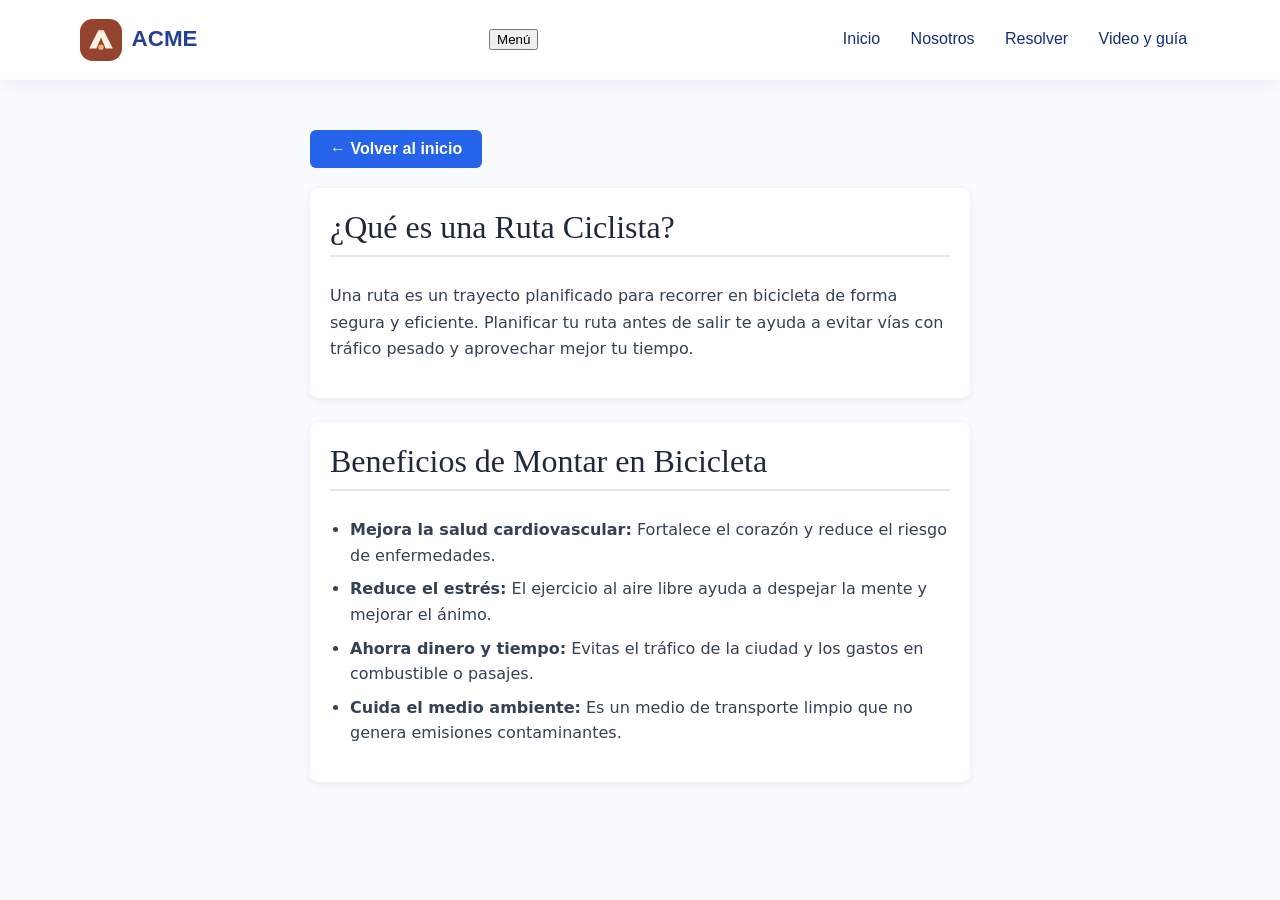
==== pagina3.html @ d697e577 "Add files via upload change" ====
<!DOCTYPE html>

<html lang="es">

<head>

 <meta charset="UTF-8">

 <meta name="viewport" content="width=device-width, initial-scale=1.0">

 <title>ACME | Beneficios y Rutas</title>

 <link rel="icon" type="image/svg+xml" href="iconos/favicon.svg">

 <link rel="stylesheet" href="css/estilos.css">

 

 <style>

  /* Estilos sencillos para el contenido informativo */

  .contenedor-info {

   max-width: 700px;

   margin: 30px auto;

   padding: 20px;

   font-family: system-ui, -apple-system, sans-serif;

   color: #334155;

  }



  .seccion-card {

   background-color: #ffffff;

   padding: 20px;

   border-radius: 8px;

   box-shadow: 0 2px 8px rgba(0, 0, 0, 0.08);

   margin-bottom: 24px;

  }



  .seccion-card h2 {

   margin-top: 0;

   color: #1e293b;

   border-bottom: 2px solid #e2e8f0;

   padding-bottom: 8px;

  }



  .lista-sencilla {

   padding-left: 20px;

   line-height: 1.6;

  }



  .lista-sencilla li {

   margin-bottom: 8px;

  }



  .btn-volver {

   display: inline-block;

   padding: 10px 20px;

   background-color: #2563eb;

   color: #ffffff;

   border: none;

   border-radius: 6px;

   font-size: 1rem;

   font-weight: 600;

   cursor: pointer;

   text-decoration: none;

   margin-bottom: 20px;

  }



  .btn-volver:hover {

   background-color: #1d4ed8;

  }

 </style>

</head>

<body>



 <header class="cabecera">

  <div class="contenedor barra">

   <a class="marca" href="#inicio" aria-label="ACME, ir al inicio">

    <img src="iconos/favicon.svg" alt="" width="42" height="42">

    ACME

   </a>

   <button id="boton-menu" class="hamburguesa" type="button"

       aria-controls="navegacion" aria-expanded="false" aria-label="Abrir menú">

    <span class="lineas" aria-hidden="true"><span></span><span></span><span></span></span>

    <span id="texto-menu">Menú</span>

   </button>

   <nav id="navegacion" class="navegacion" aria-label="Navegación principal">

    <ul class="menu">

     <li><a href="#inicio">Inicio</a></li>

     <li><a href="#nosotros">Nosotros</a></li>

     <li>

      <details id="resolver" class="desplegable">

       <summary>Resolver</summary>

       <ul class="submenu">

        <li><a href="#servicios">Servicios</a></li>

        <li><a href="#orientador">Ver objetos</a></li>

        <li><a href="#contacto">Solicitar devolución</a></li>

       </ul>

      </details>

     </li>

     <li><a href="recursos.html">Video y guía</a></li>

    </ul>

   </nav>

  </div>

 </header>



 <main class="contenedor-info">

  <!-- Única funcionalidad: Botón para volver a la página principal -->

  <button class="btn-volver" type="button" onclick="window.location.href='index.html'">

   ← Volver al inicio

  </button>



  <!-- Información de Rutas -->

  <section class="seccion-card">

   <h2>¿Qué es una Ruta Ciclista?</h2>

   <p>

    Una ruta es un trayecto planificado para recorrer en bicicleta de forma segura y eficiente. Planificar tu ruta antes de salir te ayuda a evitar vías con tráfico pesado y aprovechar mejor tu tiempo.

   </p>

  </section>



  <!-- Beneficios de montar bicicleta -->

  <section class="seccion-card">

   <h2>Beneficios de Montar en Bicicleta</h2>

   <ul class="lista-sencilla">

    <li><strong>Mejora la salud cardiovascular:</strong> Fortalece el corazón y reduce el riesgo de enfermedades.</li>

    <li><strong>Reduce el estrés:</strong> El ejercicio al aire libre ayuda a despejar la mente y mejorar el ánimo.</li>

    <li><strong>Ahorra dinero y tiempo:</strong> Evitas el tráfico de la ciudad y los gastos en combustible o pasajes.</li>

    <li><strong>Cuida el medio ambiente:</strong> Es un medio de transporte limpio que no genera emisiones contaminantes.</li>

   </ul>

  </section>

 </main>

<script src="menu.js" defer></script>

</body>

</html>
---- css/estilos.css ----
/* PASO 1. El ancho incluye padding y borde: facilita calcular tamaños. */
* {
  box-sizing: border-box;
}

/* PASO 2. Estilos generales que heredan los textos. */
body {
  margin: 0;
  font-family: Arial, sans-serif;
  color: #152d7c;
  background: #f9fbff;
  line-height: 1.65;
}

h1,
h2,
h3 {
  line-height: 1.2;
}

h1 {
  font-size: 2.7rem;
  margin: 0 0 1rem;
}

h2 {
  font-size: 2rem;
  margin-top: 0;
}

h3 {
  font-size: 1.2rem;
}

a {
  color: #253f92;
  text-underline-offset: 4px;
}

/* El foco visible permite recorrer la web con el teclado. */
a:focus-visible,
button:focus-visible,
summary:focus-visible,
input:focus-visible,
select:focus-visible {
  outline: 3px solid #1844d6;
  outline-offset: 4px;
}

/* PASO 3. Nunca estirar una imagen más allá de su contenedor. */
img {
  max-width: 100%;
  height: auto;
  display: block;
}

.contenedor {
  width: 92%;
  max-width: 1120px;
  margin: 0 auto;
}

.seccion {
  padding: 3.5rem 0;
}

.fondo {
  background: #f9fbff;
}

.etiqueta {
  font-weight: bold;
  color: #0045c5;
  font-size: .9rem;
  text-transform: uppercase;
  letter-spacing: .08em;
}

.nota {
  font-size: .9rem;
}

/* PASO 4. Flexbox alinea logo y navegación. wrap evita desbordamientos. */
.cabecera {
  background: white;
  border-bottom: 1px solid #f9fbff;
}

.barra {
  display: flex;
  align-items: center;
  justify-content: space-between;
  gap: 1rem;
  flex-wrap: wrap;
  padding: 1rem 0;
}

.marca {
  display: flex;
  align-items: center;
  gap: .6rem;
  text-decoration: none;
  font-size: 1.4rem;
  font-weight: bold;
}

.menu {
  display: flex;
  flex-wrap: wrap;
  align-items: center;
  gap: .3rem;
  list-style: none;
  margin: 0;
  padding: 0;
}

.menu a,
summary {
  display: block;
  padding: .65rem .8rem;
  color: #152d7c;
  cursor: pointer;
}

.menu a {
  text-decoration: none;
}

.menu a:hover,
summary:hover {
  background: #f9fbff;
  border-radius: .4rem;
}

/* El menú acompaña al usuario al bajar por la página.
   sticky conserva su espacio: no hace falta compensar con padding en body.
   top: 0 lo mantiene pegado arriba; z-index evita que las fotos lo tapen. */
.cabecera {
  position: sticky;
  top: 0;
  z-index: 100;
  box-shadow: 0 4px 18px #0f249b10;
}

/* Dejar espacio al navegar con #id para que el header no tape el título. */
section[id],
main[id] {
  scroll-margin-top: 130px;
}

/* PASO 5. La lista interior es vertical. Solo details controla su apertura. */
.desplegable {
  position: relative;
}

summary {
  list-style: revert;
}

.submenu {
  position: absolute;
  top: 100%;
  left: 0;
  width: 230px;
  padding: .5rem;
  margin: .3rem 0 0;
  list-style: none;
  background: white;
  border: 1px solid #f9fbff;
  border-radius: .5rem;
  box-shadow: 0 8px 20px #222c5920;
  z-index: 10;
}

/* PASO 6. Dos columnas iguales: imagen y texto. minmax evita desborde. */
.dos-columnas {
  display: grid;
  grid-template-columns: repeat(2, minmax(0, 1fr));
  gap: 2.5rem;
  align-items: center;
}

.dos-columnas>* {
  min-width: 0;
}

.hero {
  padding-top: 4rem;
  padding-bottom: 4rem;
}

.foto {
  width: 100%;
  aspect-ratio: 4 / 3;
  object-fit: cover;
  border-radius: 2rem .8rem 2.5rem 1rem;
}

/* PASO 7. Enlaces y botones con apariencia consistente. */
.boton {
  display: inline-block;
  padding: .8rem 1.1rem;
  background: #1c54ec;
  color: white;
  border: 0;
  border-radius: .45rem;
  font: inherit;
  font-weight: bold;
  text-decoration: none;
  cursor: pointer;
}

.boton:hover {
  background: #1f3c71;
}

.enlace {
  display: inline-block;
  margin: .8rem;
}

/* PASO 8. Tres tarjetas en escritorio. */
.tarjetas {
  display: grid;
  grid-template-columns: repeat(3, minmax(0, 1fr));
  gap: 1rem;
}

.tarjeta {
  padding: 1.5rem;
  border: 1px solid #f9fbff;
  border-radius: .7rem;
  background: white;
}

.numero {
  color: #1f2eb3;
  font-weight: bold;
}

.galeria {
  display: grid;
  grid-template-columns: repeat(2, minmax(0, 1fr));
  gap: 1rem;
}

figure {
  margin: 0;
}

.galeria img {
  width: 100%;
  aspect-ratio: 3 / 2;
  object-fit: cover;
  border-radius: .6rem;
}

figcaption {
  padding-top: .5rem;
}

blockquote {
  margin-left: 0;
  font-size: 1.35rem;
}

.servicios {
  background: #f2f5f9;
  color: #080d16;
  border-radius: 1rem;
}
 
.servicios h2,
.servicios h3,
.servicios p,
.servicios a {
  font-family: sans-serif, Arial, Helvetica;
}
 
.servicios h2 {
  color: #071b35;
}
 
.intro-servicios {
  max-width: 650px;
  margin-bottom: 2rem;
}
 
.servicios .tarjetas {
  display: grid;
  grid-template-columns: repeat(3, minmax(0, 1fr));
  gap: 1.5rem;
}
 
.tarjeta-bikemap {
  display: flex;
  flex-direction: column;
  align-items: flex-start;
  padding: 1.5rem;
  background: #ffffff;
  border: 1px solid #d4deeb;
  border-radius: 1rem;
  box-shadow: 0 6px 18px #071b3518;
  transition: transform 0.2s ease,
              box-shadow 0.2s ease;
}
 
.tarjeta-bikemap h3 {
  color: #071b35;
}
 
.tarjeta-bikemap .numero {
  color: #071b35;
  font-weight: bold;
}
 
.icono-servicio {
  width: 55px;
  height: 55px;
  object-fit: contain;
  margin-bottom: 1rem;
}
 
.tarjeta-bikemap p {
  flex-grow: 1;
}
 
.tarjeta-bikemap:hover {
  transform: translateY(-4px);
  box-shadow: 0 12px 24px #071b3525;
}
 
.tarjeta-bikemap .boton-bikemap {
  background: #071b35;
  color: #ffffff;
  border: 2px solid #071b35;
  margin-top: 1rem;
}
 
.tarjeta-bikemap .boton-bikemap:hover {
  background: #ffffff;
  color: #071b35;
}
 
/* Tablet */
@media (max-width: 900px) {
  .servicios .tarjetas {
    grid-template-columns: repeat(2, minmax(0, 1fr));
  }
}
 
/* Celular */
@media (max-width: 600px) {
  .servicios .tarjetas {
    grid-template-columns: 1fr;
  }
}
 
@media (prefers-reduced-motion: reduce) {
  .tarjeta-bikemap {
    transition: none;
  }
 
  .tarjeta-bikemap:hover {
    transform: none;
  }
}

/* PASO 9. El orientador responde a los radios sin JavaScript. */
.seccion-orientador {
  max-width: 800px;
  margin: 40px auto;
  padding: 24px;
  font-family: Arial, sans-serif;
}
 
 
.orientador {
  border: 1px solid #d1d5db;
  border-radius: 12px;
  padding: 24px;
  background-color: #ffffff;
}
 
 
.orientador legend {
  font-weight: bold;
  padding: 0 8px;
}
 
 
.orientador input[type="radio"] {
  margin: 12px 6px 12px 0;
  accent-color: #2563eb;
}
 
 
.orientador label {
  display: inline-block;
  margin: 8px 16px 8px 0;
  cursor: pointer;
}

.estado-inicial {
  display: block;
  padding: 16px;
  margin-top: 20px;
  border-radius: 8px;
  background-color: #f3f4f6;
}

.orientador .respuesta {
  display: none;
  padding: 20px;
  margin-top: 20px;
  border-radius: 8px;
  background-color: #eff6ff;
  border-left: 4px solid #2563eb;
}

.orientador .respuesta h3 {
  margin-top: 0;
  color: #1d4ed8;
}

.orientador input[type="radio"]:checked ~ .estado-inicial {
  display: none;
}

.orientador #perfil:checked ~ .respuesta-perfil {
  display: block;
}
 
 
.orientador #donacion:checked ~ .respuesta-donacion {
  display: block;
}
 
 
.orientador #soporte:checked ~ .respuesta-soporte {
  display: block;
}

/* PASO 10. Cada campo ocupa una fila del formulario. */
.formulario {
  display: grid;
  gap: .6rem;
  background: white;
  border: 1px solid #285394;
  padding: 1.5rem;
  border-radius: .7rem;
}

.formulario>label {
  font-weight: bold;
}

input[type="text"],
input[type="email"],
select,
textarea {
  width: 100%;
  min-width: 0;
  font: inherit;
  padding: .7rem;
  border: 1px solid #586eb8;
  border-radius: .3rem;
  background: white;
  color: #22224e;
}

input[type="radio"],
input[type="checkbox"] {
  accent-color: #2a3aca;
}

/* PASO 11. La proporción del video se conserva a cualquier ancho. */
.video {
  width: 100%;
  aspect-ratio: 16 / 9;
  border: 0;
  display: block;
}

.confirmacion {
  max-width: 760px;
  margin: 0 auto;
}

.pie {
  background: #26429c;
  color: white;
  padding: 2rem 0;
}

.pie a {
  color: white;
}

.redes {
  display: flex;
  flex-wrap: wrap;
  gap: 1.2rem;
}

.redes a {
  display: inline-flex;
  align-items: center;
  gap: .5rem;
}

.redes img {
  filter: invert(1);
}

.saltar {
  position: absolute;
  left: -9999px;
}

.saltar:focus {
  left: 1rem;
  top: 1rem;
  padding: 1rem;
  background: white;
  z-index: 20;
}

/* PASO 12. TABLET: estas reglas se aplican a 900 px o menos. */
@media (max-width: 900px) {
  .barra {
    gap: .4rem;
  }

  .tarjetas {
    grid-template-columns: repeat(2, minmax(0, 1fr));
  }

  h1 {
    font-size: 2.2rem;
  }
}

/* PASO 13. CELULAR: cambiamos columnas por una sola columna. */
@media (max-width: 600px) {
  h1 {
    font-size: 1.9rem;
  }

  h2 {
    font-size: 1.6rem;
  }

  .dos-columnas,
  .tarjetas,
  .galeria {
    grid-template-columns: 1fr;
  }

  .dos-columnas {
    gap: 1.5rem;
  }

  .hero,
  .seccion {
    padding-top: 2.2rem;
    padding-bottom: 2.2rem;
  }

  .barra nav {
    width: 100%;
  }

  .menu {
    flex-direction: row;
    flex-wrap: wrap;
    gap: 0;
  }

  .menu a,
  summary {
    padding: .45rem .55rem;
    font-size: .95rem;
  }

  /* Conserva el desplegable vertical bajo Resolver y dentro de la pantalla. */
  .submenu {
    left: auto;
    right: 0;
    width: 205px;
    max-width: 85vw;
    max-height: 55vh;
    overflow-y: auto;
  }

  section[id],
  main[id] {
    scroll-margin-top: 190px;
  }

  .enlace {
    margin-left: 0;
  }

  .formulario,
  .orientador,
  .resultados {
    padding: 1rem;
  }
}

/* Detalles cálidos: fondo de papel, acento terracota y bordes suaves. */
.postal {
  background: #fff;
  padding: .8rem;
  border: 1px solid #f9fbff;
  border-radius: 2rem 1rem 2.8rem 1rem;
  box-shadow: 8px 10px 0 #b2c9f3;
}

.postal figcaption {
  padding: .6rem .5rem .2rem;
  font-family: Georgia, serif;
  font-style: italic;
}

.hero h1 {
  font-family: Georgia, serif;
  font-weight: normal;
  font-size: clamp(2.2rem, 4.6vw, 3.8rem);
  letter-spacing: -.035em;
}

h2 {
  font-family: Georgia, serif;
  font-weight: normal;
}

.tarjeta:nth-child(2) {
  background: #f9fbff;
  border-radius: 1.5rem .6rem 1.5rem .6rem;
}

blockquote {
  font-family: Georgia, serif;
  font-style: italic;
  max-width: 780px;
}

textarea {
  resize: vertical;
}

@media (max-width: 600px) {
  .barra {
    padding: .6rem 0;
  }

  .marca {
    font-size: 1.2rem;
  }

  .marca img {
    width: 30px;
  }
}

/* Estilos para el simulador de navegación US002 */
.oculto {
  display: none !important;
}

.panel-navegacion-wrapper {
  background: white;
  transition: background 0.3s ease, color 0.3s ease;
}

.controles-navegacion {
  display: flex;
  gap: 1rem;
  align-items: center;
  flex-wrap: wrap;
  margin-bottom: 1.5rem;
}

.vista-conduccion {
  border: 2px solid #1c54ec;
  border-radius: 1rem;
  padding: 1.5rem;
  background: #f0f4ff;
  position: relative;
}

.mapa-3d-simulado {
  height: 180px;
  background: linear-gradient(135deg, #2563eb, #1e40af);
  border-radius: 0.8rem;
  display: flex;
  flex-direction: column;
  align-items: center;
  justify-content: center;
  color: white;
  margin-bottom: 1rem;
  position: relative;
  overflow: hidden;
}

.avatar-ciclista {
  font-size: 3rem;
  animation: moverCiclista 2s infinite alternate ease-in-out;
}

@keyframes moverCiclista {
  from { transform: translateX(-20px); }
  to { transform: translateX(20px); }
}

.panel-instrucciones {
  background: white;
  padding: 1rem;
  border-radius: 0.5rem;
  margin-bottom: 1rem;
  border-left: 5px solid #1c54ec;
}

.acciones-simulacion {
  display: flex;
  gap: 0.8rem;
  flex-wrap: wrap;
}

/* Aviso de señal GPS */
.aviso-gps {
  background: #fee2e2;
  color: #991b1b;
  padding: 0.5rem 1rem;
  border-radius: 0.4rem;
  font-weight: bold;
  text-align: center;
  margin-bottom: 1rem;
  border: 1px solid #f87171;
}

/* Resumen final */
.resumen-navegacion {
  background: #ecfdf5;
  border: 2px solid #10b981;
  padding: 1.5rem;
  border-radius: 1rem;
  text-align: center;
}

/* Modo Noche / Oscuro (Brillo adaptado) */
.modo-noche {
  background: #0f172a !important;
  color: #f8fafc !important;
  border-color: #334155 !important;
}

.modo-noche .vista-conduccion {
  background: #1e293b;
  border-color: #3b82f6;
}

.modo-noche .panel-instrucciones {
  background: #0f172a;
  color: #f8fafc;
}
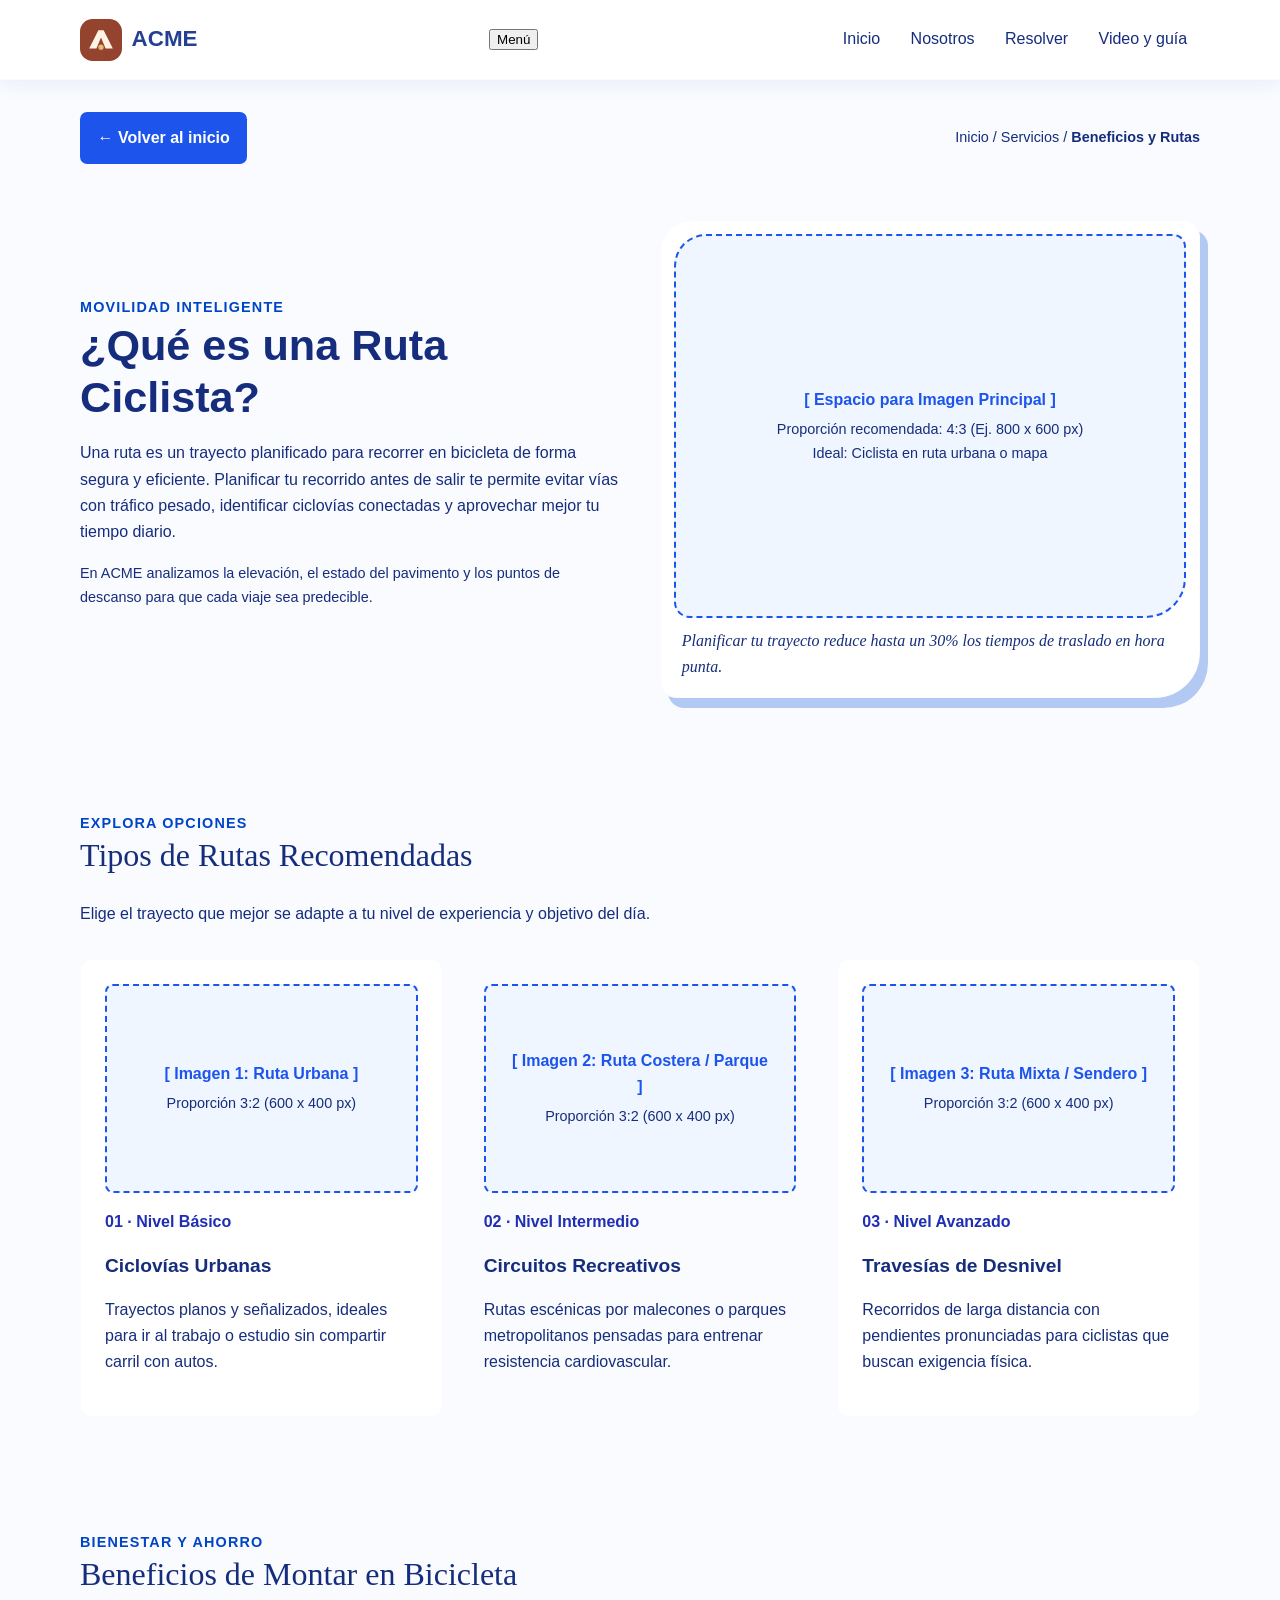
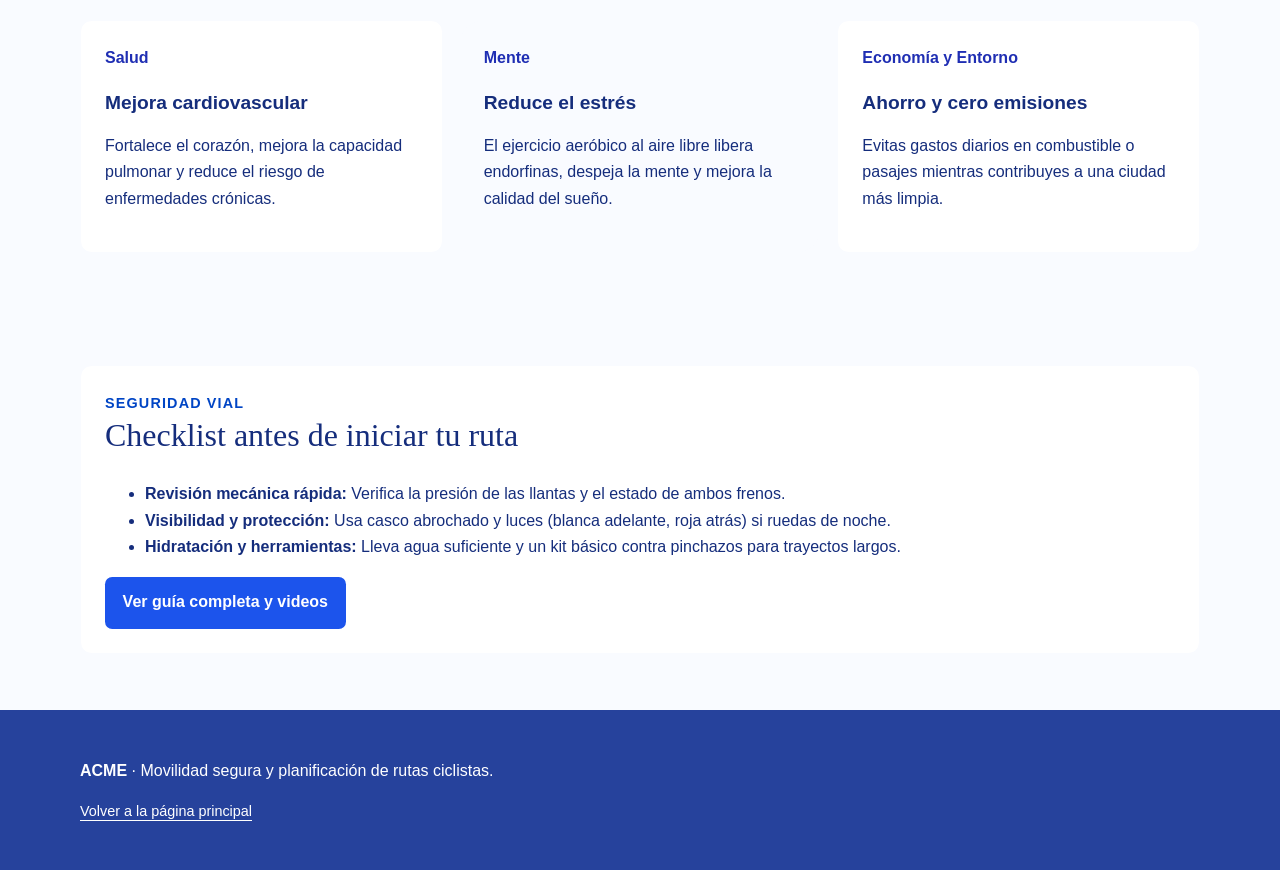
==== commit 5b0a1242: "actualizacion faltan photos" ====
--- a/pagina3.html
+++ b/pagina3.html
@@ -1,245 +1,229 @@
 <!DOCTYPE html>
-
 <html lang="es">
-
 <head>
-
- <meta charset="UTF-8">
-
- <meta name="viewport" content="width=device-width, initial-scale=1.0">
-
- <title>ACME | Beneficios y Rutas</title>
-
- <link rel="icon" type="image/svg+xml" href="iconos/favicon.svg">
-
- <link rel="stylesheet" href="css/estilos.css">
-
- 
-
- <style>
-
-  /* Estilos sencillos para el contenido informativo */
-
-  .contenedor-info {
-
-   max-width: 700px;
-
-   margin: 30px auto;
-
-   padding: 20px;
-
-   font-family: system-ui, -apple-system, sans-serif;
-
-   color: #334155;
-
-  }
-
-
-
-  .seccion-card {
-
-   background-color: #ffffff;
-
-   padding: 20px;
-
-   border-radius: 8px;
-
-   box-shadow: 0 2px 8px rgba(0, 0, 0, 0.08);
-
-   margin-bottom: 24px;
-
-  }
-
-
-
-  .seccion-card h2 {
-
-   margin-top: 0;
-
-   color: #1e293b;
-
-   border-bottom: 2px solid #e2e8f0;
-
-   padding-bottom: 8px;
-
-  }
-
-
-
-  .lista-sencilla {
-
-   padding-left: 20px;
-
-   line-height: 1.6;
-
-  }
-
-
-
-  .lista-sencilla li {
-
-   margin-bottom: 8px;
-
-  }
-
-
-
-  .btn-volver {
-
-   display: inline-block;
-
-   padding: 10px 20px;
-
-   background-color: #2563eb;
-
-   color: #ffffff;
-
-   border: none;
-
-   border-radius: 6px;
-
-   font-size: 1rem;
-
-   font-weight: 600;
-
-   cursor: pointer;
-
-   text-decoration: none;
-
-   margin-bottom: 20px;
-
-  }
-
-
-
-  .btn-volver:hover {
-
-   background-color: #1d4ed8;
-
-  }
-
- </style>
-
+  <meta charset="UTF-8">
+  <meta name="viewport" content="width=device-width, initial-scale=1.0">
+  <title>ACME | Beneficios y Rutas</title>
+  <link rel="icon" type="image/svg+xml" href="iconos/favicon.svg">
+  <link rel="stylesheet" href="css/estilos.css">
+
+  <style>
+    /* Estilos mínimos específicos para los marcos de plantilla de imágenes
+       (Puedes mover esto a estilos.css si deseas o borrarlo cuando pongas tus fotos) */
+    .plantilla-img {
+      display: flex;
+      flex-direction: column;
+      align-items: center;
+      justify-content: center;
+      background-color: #eff6ff;
+      border: 2px dashed #1c54ec;
+      color: #152d7c;
+      text-align: center;
+      padding: 1.5rem;
+      font-size: 0.9rem;
+    }
+
+    .plantilla-img strong {
+      display: block;
+      font-size: 1rem;
+      margin-bottom: 0.3rem;
+      color: #1c54ec;
+    }
+
+    /* Ajuste para tarjetas de la galería con imágenes */
+    .tarjeta-ruta-img {
+      width: 100%;
+      aspect-ratio: 3 / 2;
+      border-radius: 0.5rem;
+      margin-bottom: 1rem;
+      object-fit: cover;
+    }
+
+    .barra-superior-ruta {
+      display: flex;
+      justify-content: space-between;
+      align-items: center;
+      flex-wrap: wrap;
+      gap: 1rem;
+      padding-top: 2rem;
+    }
+  </style>
 </head>
-
 <body>
 
-
-
- <header class="cabecera">
-
-  <div class="contenedor barra">
-
-   <a class="marca" href="#inicio" aria-label="ACME, ir al inicio">
-
-    <img src="iconos/favicon.svg" alt="" width="42" height="42">
-
-    ACME
-
-   </a>
-
-   <button id="boton-menu" class="hamburguesa" type="button"
-
-       aria-controls="navegacion" aria-expanded="false" aria-label="Abrir menú">
-
-    <span class="lineas" aria-hidden="true"><span></span><span></span><span></span></span>
-
-    <span id="texto-menu">Menú</span>
-
-   </button>
-
-   <nav id="navegacion" class="navegacion" aria-label="Navegación principal">
-
-    <ul class="menu">
-
-     <li><a href="#inicio">Inicio</a></li>
-
-     <li><a href="#nosotros">Nosotros</a></li>
-
-     <li>
-
-      <details id="resolver" class="desplegable">
-
-       <summary>Resolver</summary>
-
-       <ul class="submenu">
-
-        <li><a href="#servicios">Servicios</a></li>
-
-        <li><a href="#orientador">Ver objetos</a></li>
-
-        <li><a href="#contacto">Solicitar devolución</a></li>
-
-       </ul>
-
-      </details>
-
-     </li>
-
-     <li><a href="recursos.html">Video y guía</a></li>
-
-    </ul>
-
-   </nav>
-
-  </div>
-
- </header>
-
-
-
- <main class="contenedor-info">
-
-  <!-- Única funcionalidad: Botón para volver a la página principal -->
-
-  <button class="btn-volver" type="button" onclick="window.location.href='index.html'">
-
-   ← Volver al inicio
-
-  </button>
-
-
-
-  <!-- Información de Rutas -->
-
-  <section class="seccion-card">
-
-   <h2>¿Qué es una Ruta Ciclista?</h2>
-
-   <p>
-
-    Una ruta es un trayecto planificado para recorrer en bicicleta de forma segura y eficiente. Planificar tu ruta antes de salir te ayuda a evitar vías con tráfico pesado y aprovechar mejor tu tiempo.
-
-   </p>
-
-  </section>
-
-
-
-  <!-- Beneficios de montar bicicleta -->
-
-  <section class="seccion-card">
-
-   <h2>Beneficios de Montar en Bicicleta</h2>
-
-   <ul class="lista-sencilla">
-
-    <li><strong>Mejora la salud cardiovascular:</strong> Fortalece el corazón y reduce el riesgo de enfermedades.</li>
-
-    <li><strong>Reduce el estrés:</strong> El ejercicio al aire libre ayuda a despejar la mente y mejorar el ánimo.</li>
-
-    <li><strong>Ahorra dinero y tiempo:</strong> Evitas el tráfico de la ciudad y los gastos en combustible o pasajes.</li>
-
-    <li><strong>Cuida el medio ambiente:</strong> Es un medio de transporte limpio que no genera emisiones contaminantes.</li>
-
-   </ul>
-
-  </section>
-
- </main>
-
-<script src="menu.js" defer></script>
-
+  <!-- ENLACE DE ACCESIBILIDAD (Trazabilidad con estilos.css) -->
+  <a class="saltar" href="#contenido-principal">Saltar al contenido</a>
+
+  <!-- CABECERA IDÉNTICA AL SITIO PRINCIPAL -->
+  <header class="cabecera">
+    <div class="contenedor barra">
+      <a class="marca" href="index.html#inicio" aria-label="ACME, ir al inicio">
+        <img src="iconos/favicon.svg" alt="" width="42" height="42">
+        ACME
+      </a>
+
+      <button id="boton-menu" class="hamburguesa" type="button"
+              aria-controls="navegacion" aria-expanded="false" aria-label="Abrir menú">
+        <span class="lineas" aria-hidden="true"><span></span><span></span><span></span></span>
+        <span id="texto-menu">Menú</span>
+      </button>
+
+      <nav id="navegacion" class="navegacion" aria-label="Navegación principal">
+        <ul class="menu">
+          <li><a href="index.html#inicio">Inicio</a></li>
+          <li><a href="index.html#nosotros">Nosotros</a></li>
+          <li>
+            <details id="resolver" class="desplegable">
+              <summary>Resolver</summary>
+              <ul class="submenu">
+                <li><a href="index.html#servicios">Servicios</a></li>
+                <li><a href="index.html#orientador">Ver objetos</a></li>
+                <li><a href="index.html#contacto">Solicitar devolución</a></li>
+              </ul>
+            </details>
+          </li>
+          <li><a href="recursos.html">Video y guía</a></li>
+        </ul>
+      </nav>
+    </div>
+  </header>
+
+  <main id="contenido-principal">
+    <!-- BARRA DE RETORNO Y RUTA DE NAVEGACIÓN (BREADCRUMB) -->
+    <div class="contenedor barra-superior-ruta">
+      <a class="boton" href="index.html">← Volver al inicio</a>
+      <span class="nota">Inicio / Servicios / <strong>Beneficios y Rutas</strong></span>
+    </div>
+
+    <!-- SECCIÓN 1: INTRODUCCIÓN EN DOS COLUMNAS CON PLANTILLA DE IMAGEN PRINCIPAL -->
+    <section class="seccion">
+      <div class="contenedor dos-columnas">
+        <div>
+          <span class="etiqueta">Movilidad Inteligente</span>
+          <h1>¿Qué es una Ruta Ciclista?</h1>
+          <p>
+            Una ruta es un trayecto planificado para recorrer en bicicleta de forma segura y eficiente. Planificar tu recorrido antes de salir te permite evitar vías con tráfico pesado, identificar ciclovías conectadas y aprovechar mejor tu tiempo diario.
+          </p>
+          <p class="nota">
+            En ACME analizamos la elevación, el estado del pavimento y los puntos de descanso para que cada viaje sea predecible.
+          </p>
+        </div>
+
+        <!-- PLANTILLA DE IMAGEN 1 (Estilo .postal y .foto de tu CSS) -->
+        <figure class="postal">
+          <!-- REEMPLAZA ESTE DIV POR: <img class="foto" src="img/tu-imagen-principal.jpg" alt="Descripción"> -->
+          <div class="foto plantilla-img" role="img" aria-label="Espacio reservado para imagen principal de ruta">
+            <strong>[ Espacio para Imagen Principal ]</strong>
+            <span>Proporción recomendada: 4:3 (Ej. 800 x 600 px)</span>
+            <span>Ideal: Ciclista en ruta urbana o mapa</span>
+          </div>
+          <figcaption>Planificar tu trayecto reduce hasta un 30% los tiempos de traslado en hora punta.</figcaption>
+        </figure>
+      </div>
+    </section>
+
+    <!-- SECCIÓN 2: TIPOS DE RUTAS CON PLANTILLAS DE IMAGEN EN 3 TARJETAS -->
+    <section class="seccion fondo">
+      <div class="contenedor">
+        <span class="etiqueta">Explora opciones</span>
+        <h2>Tipos de Rutas Recomendadas</h2>
+        <p class="intro-servicios">
+          Elige el trayecto que mejor se adapte a tu nivel de experiencia y objetivo del día.
+        </p>
+
+        <div class="tarjetas">
+          <!-- Tarjeta 1 -->
+          <article class="tarjeta">
+            <!-- REEMPLAZA ESTE DIV POR: <img class="tarjeta-ruta-img" src="img/ruta-urbana.jpg" alt="Ruta Urbana"> -->
+            <div class="tarjeta-ruta-img plantilla-img">
+              <strong>[ Imagen 1: Ruta Urbana ]</strong>
+              <span>Proporción 3:2 (600 x 400 px)</span>
+            </div>
+            <span class="numero">01 · Nivel Básico</span>
+            <h3>Ciclovías Urbanas</h3>
+            <p>Trayectos planos y señalizados, ideales para ir al trabajo o estudio sin compartir carril con autos.</p>
+          </article>
+
+          <!-- Tarjeta 2 -->
+          <article class="tarjeta">
+            <!-- REEMPLAZA ESTE DIV POR: <img class="tarjeta-ruta-img" src="img/ruta-recreativa.jpg" alt="Ruta Recreativa"> -->
+            <div class="tarjeta-ruta-img plantilla-img">
+              <strong>[ Imagen 2: Ruta Costera / Parque ]</strong>
+              <span>Proporción 3:2 (600 x 400 px)</span>
+            </div>
+            <span class="numero">02 · Nivel Intermedio</span>
+            <h3>Circuitos Recreativos</h3>
+            <p>Rutas escénicas por malecones o parques metropolitanos pensadas para entrenar resistencia cardiovascular.</p>
+          </article>
+
+          <!-- Tarjeta 3 -->
+          <article class="tarjeta">
+            <!-- REEMPLAZA ESTE DIV POR: <img class="tarjeta-ruta-img" src="img/ruta-montana.jpg" alt="Ruta de Montaña"> -->
+            <div class="tarjeta-ruta-img plantilla-img">
+              <strong>[ Imagen 3: Ruta Mixta / Sendero ]</strong>
+              <span>Proporción 3:2 (600 x 400 px)</span>
+            </div>
+            <span class="numero">03 · Nivel Avanzado</span>
+            <h3>Travesías de Desnivel</h3>
+            <p>Recorridos de larga distancia con pendientes pronunciadas para ciclistas que buscan exigencia física.</p>
+          </article>
+        </div>
+      </div>
+    </section>
+
+    <!-- SECCIÓN 3: BENEFICIOS DE MONTAR BICICLETA -->
+    <section class="seccion">
+      <div class="contenedor">
+        <span class="etiqueta">Bienestar y Ahorro</span>
+        <h2>Beneficios de Montar en Bicicleta</h2>
+
+        <div class="tarjetas">
+          <div class="tarjeta">
+            <span class="numero">Salud</span>
+            <h3>Mejora cardiovascular</h3>
+            <p>Fortalece el corazón, mejora la capacidad pulmonar y reduce el riesgo de enfermedades crónicas.</p>
+          </div>
+
+          <div class="tarjeta">
+            <span class="numero">Mente</span>
+            <h3>Reduce el estrés</h3>
+            <p>El ejercicio aeróbico al aire libre libera endorfinas, despeja la mente y mejora la calidad del sueño.</p>
+          </div>
+
+          <div class="tarjeta">
+            <span class="numero">Economía y Entorno</span>
+            <h3>Ahorro y cero emisiones</h3>
+            <p>Evitas gastos diarios en combustible o pasajes mientras contribuyes a una ciudad más limpia.</p>
+          </div>
+        </div>
+      </div>
+    </section>
+
+    <!-- SECCIÓN 4: CHECKLIST RÁPIDO ANTES DE SALIR -->
+    <section class="seccion fondo">
+      <div class="contenedor">
+        <div class="tarjeta">
+          <span class="etiqueta">Seguridad Vial</span>
+          <h2>Checklist antes de iniciar tu ruta</h2>
+          <ul>
+            <li><strong>Revisión mecánica rápida:</strong> Verifica la presión de las llantas y el estado de ambos frenos.</li>
+            <li><strong>Visibilidad y protección:</strong> Usa casco abrochado y luces (blanca adelante, roja atrás) si ruedas de noche.</li>
+            <li><strong>Hidratación y herramientas:</strong> Lleva agua suficiente y un kit básico contra pinchazos para trayectos largos.</li>
+          </ul>
+          <a class="boton" href="recursos.html">Ver guía completa y videos</a>
+        </div>
+      </div>
+    </section>
+  </main>
+
+  <!-- PIE DE PÁGINA (Trazabilidad con estilos.css) -->
+  <footer class="pie">
+    <div class="contenedor">
+      <p><strong>ACME</strong> · Movilidad segura y planificación de rutas ciclistas.</p>
+      <p class="nota"><a href="index.html">Volver a la página principal</a></p>
+    </div>
+  </footer>
+
+  <script src="menu.js" defer></script>
 </body>
-
 </html>
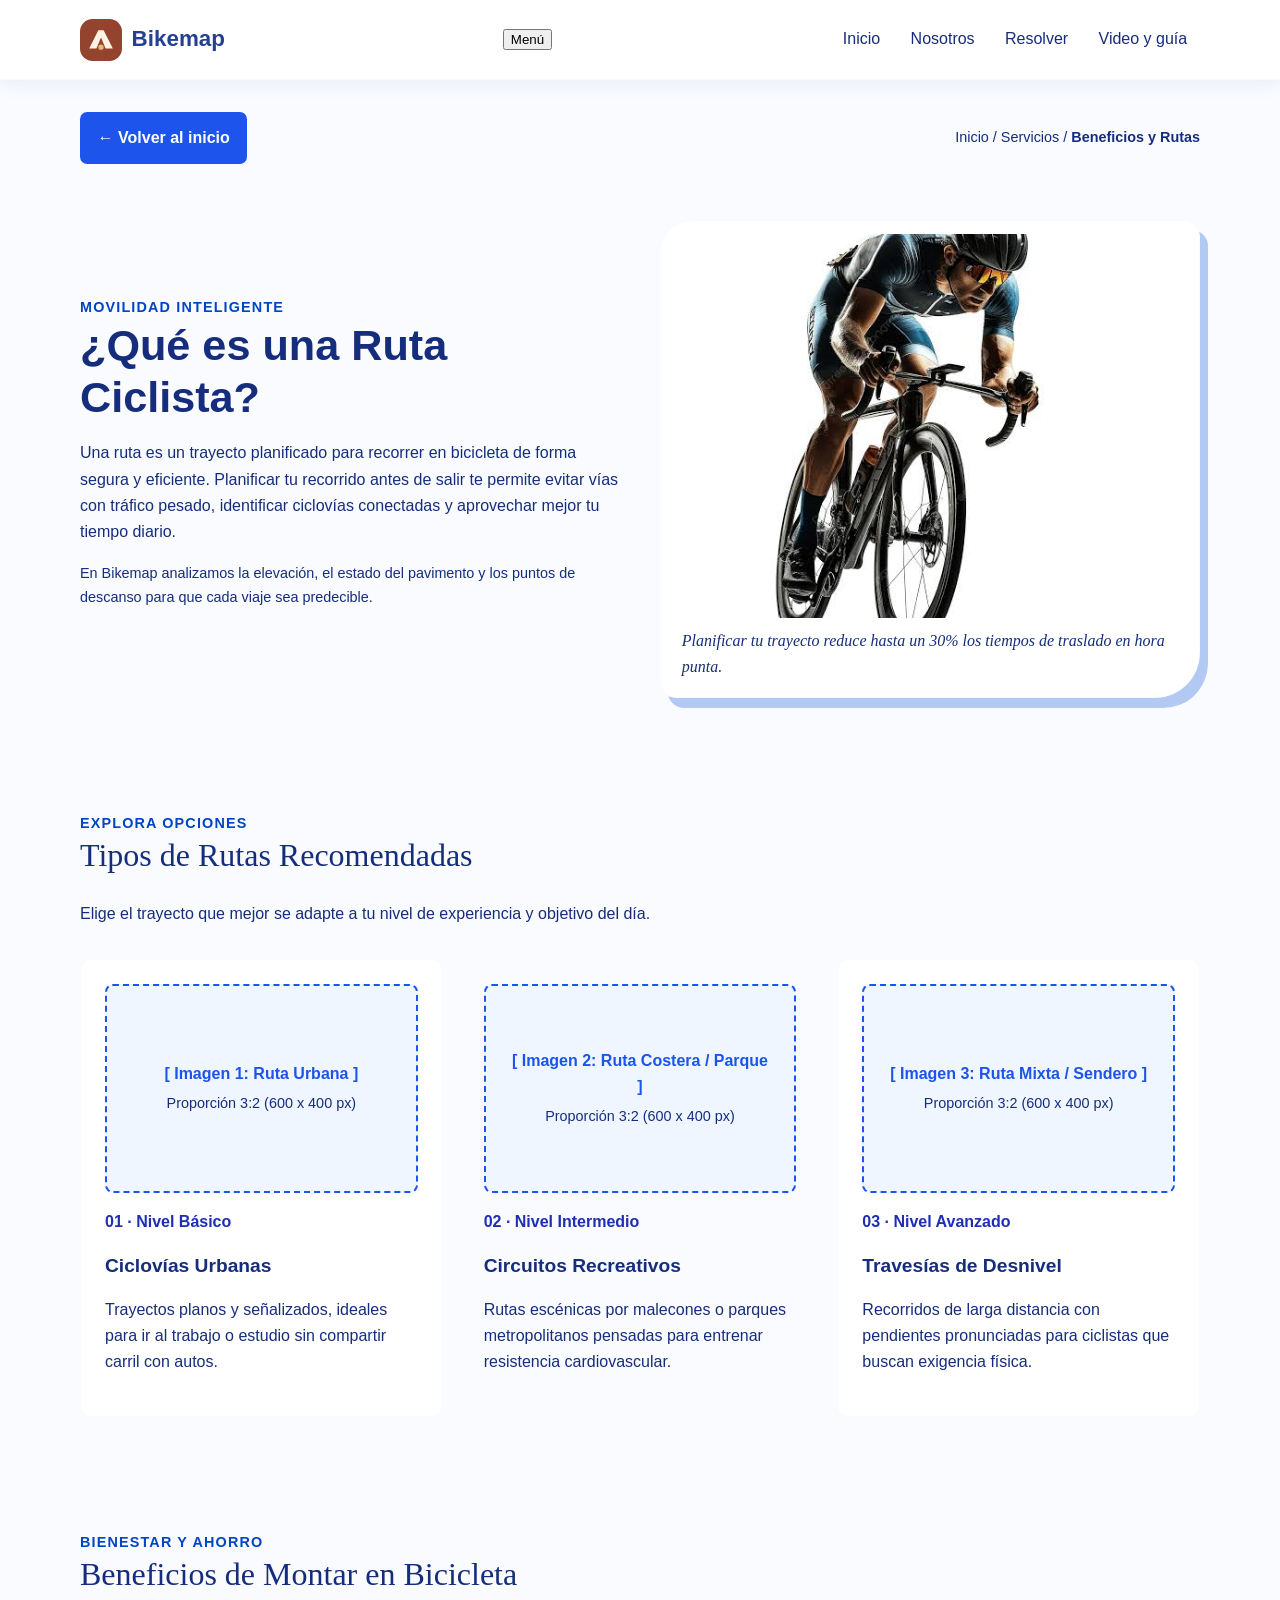
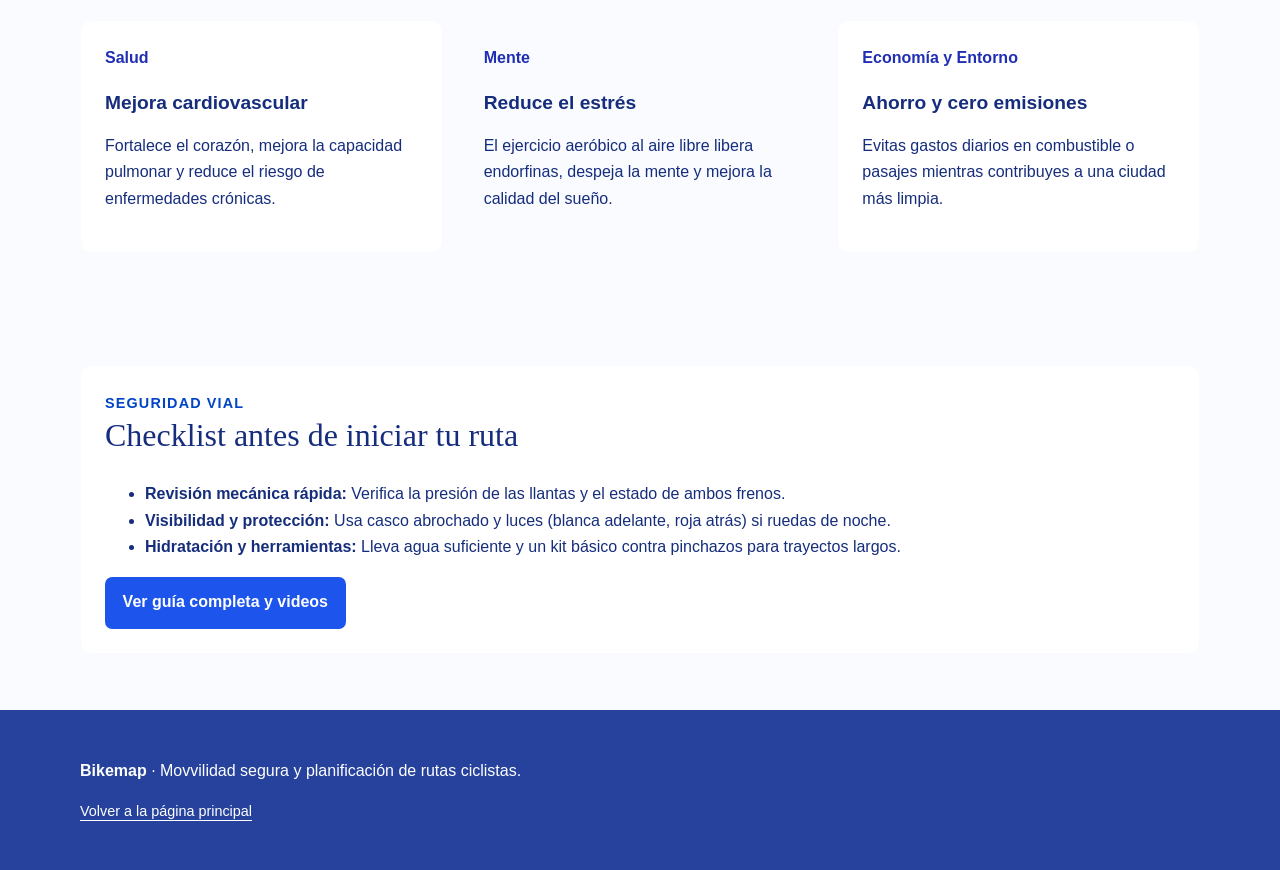
==== commit 1d24713e: "pag" ====
--- a/pagina3.html
+++ b/pagina3.html
@@ -3,7 +3,7 @@
 <head>
   <meta charset="UTF-8">
   <meta name="viewport" content="width=device-width, initial-scale=1.0">
-  <title>ACME | Beneficios y Rutas</title>
+  <title>Bikemap | Beneficios y Rutas</title>
   <link rel="icon" type="image/svg+xml" href="iconos/favicon.svg">
   <link rel="stylesheet" href="css/estilos.css">
 
@@ -57,9 +57,9 @@
   <!-- CABECERA IDÉNTICA AL SITIO PRINCIPAL -->
   <header class="cabecera">
     <div class="contenedor barra">
-      <a class="marca" href="index.html#inicio" aria-label="ACME, ir al inicio">
+      <a class="marca" href="index.html#inicio" aria-label="Bikemap, ir al inicio">
         <img src="iconos/favicon.svg" alt="" width="42" height="42">
-        ACME
+        Bikemap
       </a>
 
       <button id="boton-menu" class="hamburguesa" type="button"
@@ -105,19 +105,14 @@
             Una ruta es un trayecto planificado para recorrer en bicicleta de forma segura y eficiente. Planificar tu recorrido antes de salir te permite evitar vías con tráfico pesado, identificar ciclovías conectadas y aprovechar mejor tu tiempo diario.
           </p>
           <p class="nota">
-            En ACME analizamos la elevación, el estado del pavimento y los puntos de descanso para que cada viaje sea predecible.
+            En Bikemap analizamos la elevación, el estado del pavimento y los puntos de descanso para que cada viaje sea predecible.
           </p>
         </div>
 
         <!-- PLANTILLA DE IMAGEN 1 (Estilo .postal y .foto de tu CSS) -->
         <figure class="postal">
-          <!-- REEMPLAZA ESTE DIV POR: <img class="foto" src="img/tu-imagen-principal.jpg" alt="Descripción"> -->
-          <div class="foto plantilla-img" role="img" aria-label="Espacio reservado para imagen principal de ruta">
-            <strong>[ Espacio para Imagen Principal ]</strong>
-            <span>Proporción recomendada: 4:3 (Ej. 800 x 600 px)</span>
-            <span>Ideal: Ciclista en ruta urbana o mapa</span>
-          </div>
-          <figcaption>Planificar tu trayecto reduce hasta un 30% los tiempos de traslado en hora punta.</figcaption>
+            <img class="foto" src="imagenes/BICICLETA.jfif" alt="Ciclista en ruta urbana">
+             <figcaption>Planificar tu trayecto reduce hasta un 30% los tiempos de traslado en hora punta.</figcaption>
         </figure>
       </div>
     </section>
@@ -219,8 +214,9 @@
   <!-- PIE DE PÁGINA (Trazabilidad con estilos.css) -->
   <footer class="pie">
     <div class="contenedor">
-      <p><strong>ACME</strong> · Movilidad segura y planificación de rutas ciclistas.</p>
+      <p><strong>Bikemap</strong> · Movvilidad segura y planificación de rutas ciclistas.</p>
       <p class="nota"><a href="index.html">Volver a la página principal</a></p>
+      
     </div>
   </footer>
 
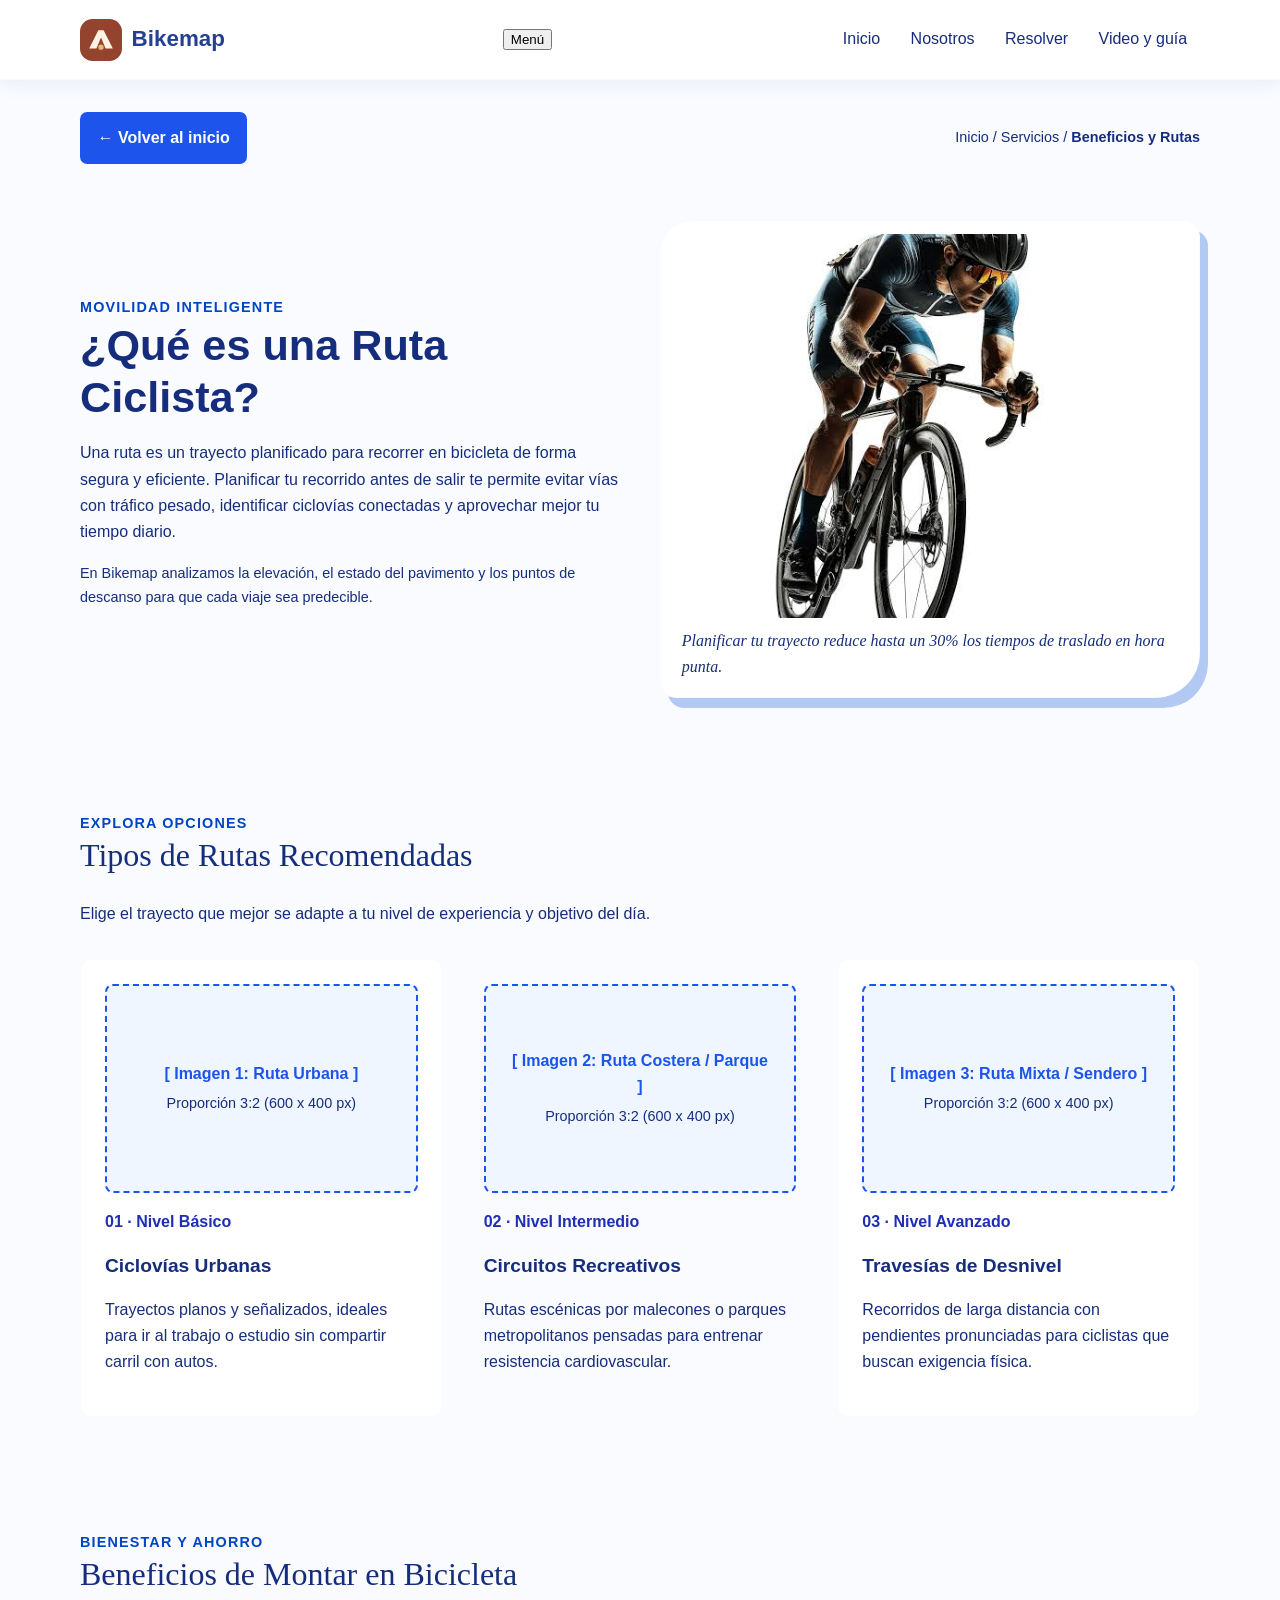
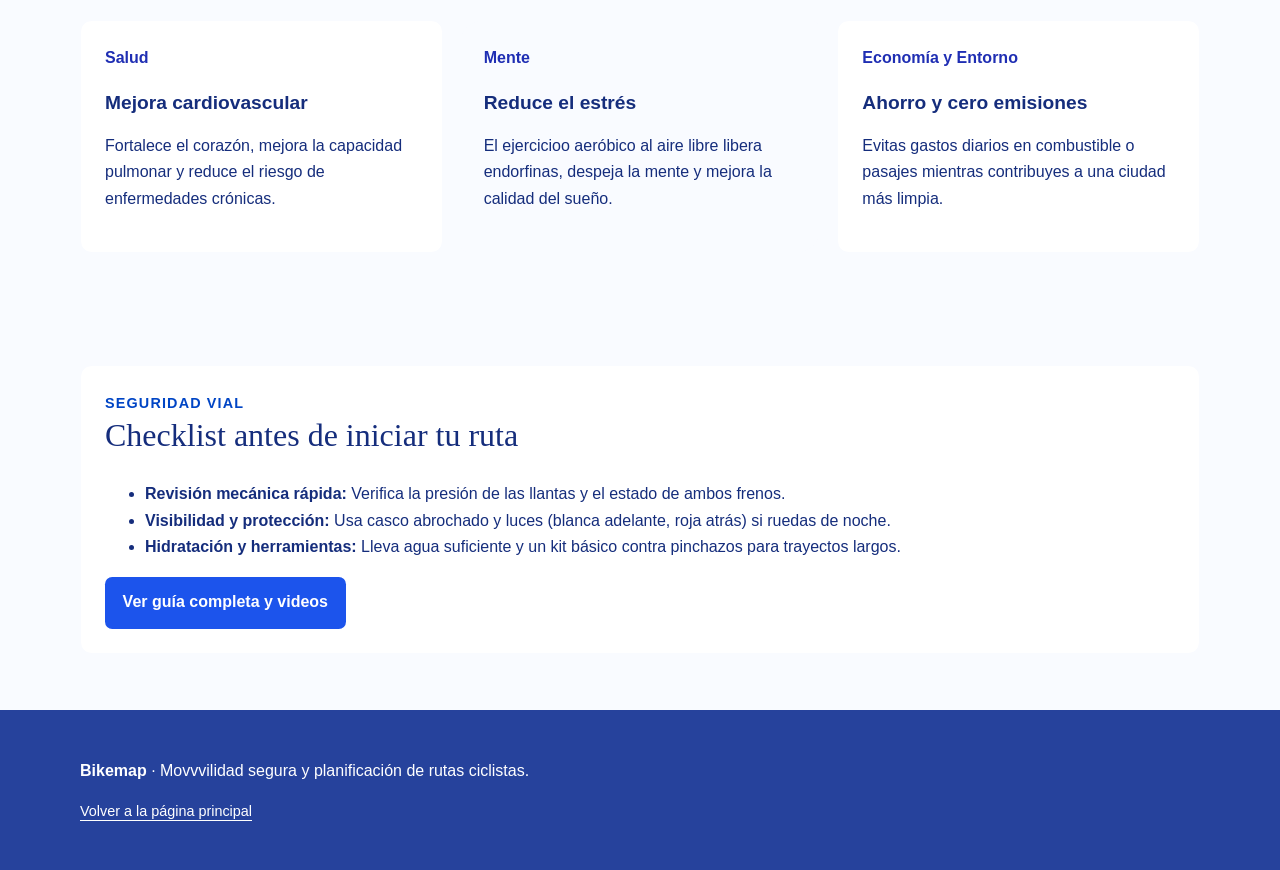
==== commit b6203a14: "u" ====
--- a/pagina3.html
+++ b/pagina3.html
@@ -182,7 +182,7 @@
           <div class="tarjeta">
             <span class="numero">Mente</span>
             <h3>Reduce el estrés</h3>
-            <p>El ejercicio aeróbico al aire libre libera endorfinas, despeja la mente y mejora la calidad del sueño.</p>
+            <p>El ejercicioo aeróbico al aire libre libera endorfinas, despeja la mente y mejora la calidad del sueño.</p>
           </div>
 
           <div class="tarjeta">
@@ -214,7 +214,7 @@
   <!-- PIE DE PÁGINA (Trazabilidad con estilos.css) -->
   <footer class="pie">
     <div class="contenedor">
-      <p><strong>Bikemap</strong> · Movvilidad segura y planificación de rutas ciclistas.</p>
+      <p><strong>Bikemap</strong> · Movvvilidad segura y planificación de rutas ciclistas.</p>
       <p class="nota"><a href="index.html">Volver a la página principal</a></p>
       
     </div>
